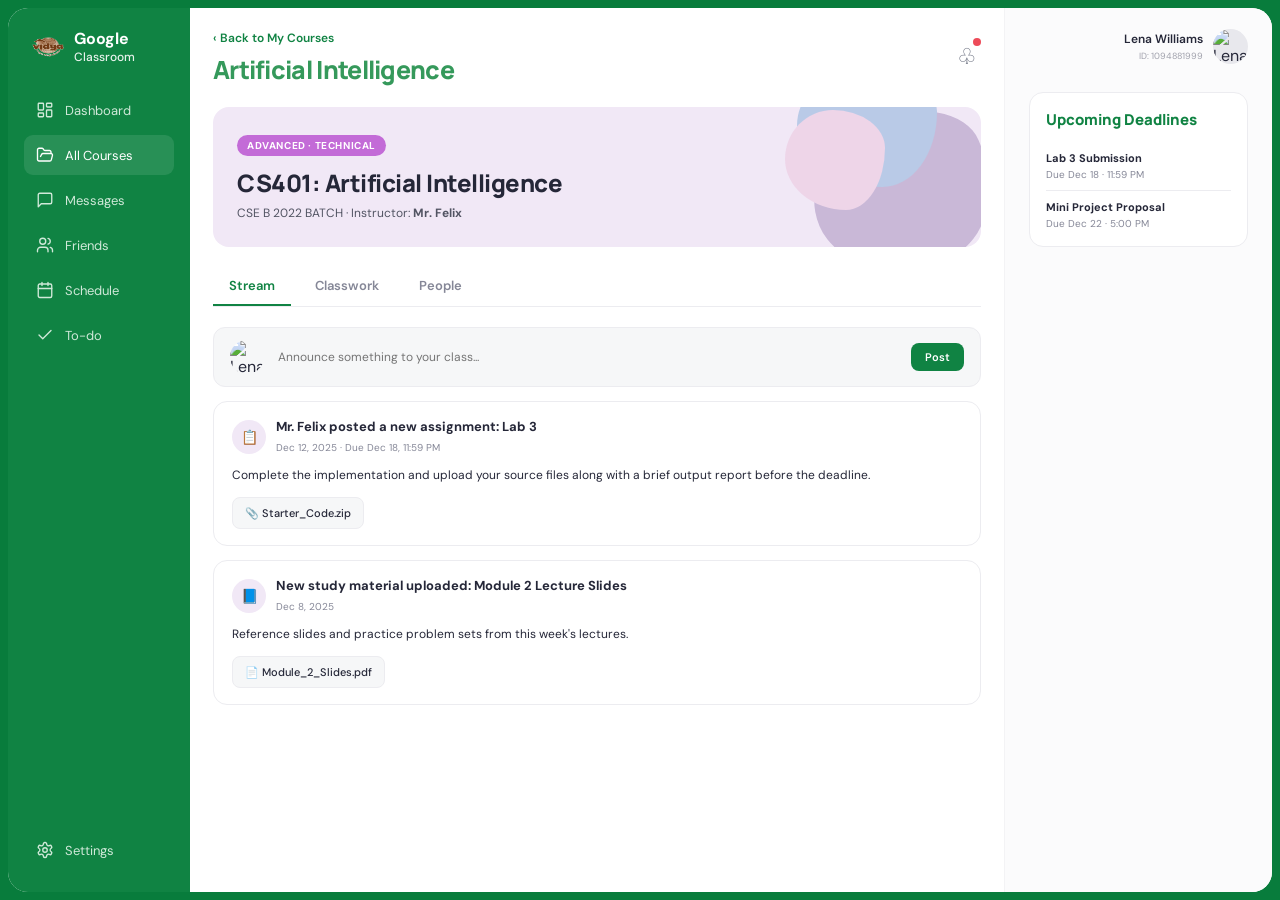
==== pages/ai-course.html @ 36a774ee "Add files via upload" ====
<!doctype html>
<html lang="en">
<head>
  <meta charset="utf-8">
  <meta name="viewport" content="width=device-width, initial-scale=1">
  <title>Artificial Intelligence — Google Classroom</title>
  <link rel="stylesheet" href="../css/style.css">
  <style>
    .back-link {
      display: inline-flex;
      align-items: center;
      gap: 6px;
      font-size: 12px;
      font-weight: 600;
      color: var(--green);
      text-decoration: none;
      margin-bottom: 6px;
    }
    .back-link:hover {
      text-decoration: underline;
    }
    .course-banner {
      position: relative;
      background: var(--tint, #f1e8f6);
      border-radius: 16px;
      padding: 26px 24px;
      overflow: hidden;
      isolation: isolate;
      margin-bottom: 20px;
      color: #252738;
    }
    .course-banner .badge {
      display: inline-block;
      background: var(--accent, #c36bd7);
      color: #fff;
      font-size: 10px;
      font-weight: 700;
      padding: 4px 10px;
      border-radius: 99px;
      letter-spacing: 0.6px;
      margin-bottom: 10px;
      position: relative;
      z-index: 2;
    }
    .course-banner h2 {
      font: 800 24px 'Manrope', sans-serif;
      margin: 0 0 6px;
      position: relative;
      z-index: 2;
      letter-spacing: -0.5px;
    }
    .course-banner p {
      font-size: 12px;
      color: #525463;
      margin: 0;
      position: relative;
      z-index: 2;
    }
    .course-tabs {
      display: flex;
      gap: 8px;
      border-bottom: 1px solid var(--line);
      margin-bottom: 20px;
    }
    .course-tab {
      border: 0;
      background: transparent;
      color: var(--muted);
      font-size: 13px;
      font-weight: 600;
      padding: 10px 16px;
      border-bottom: 2px solid transparent;
      transition: 0.18s;
    }
    .course-tab.active,
    .course-tab:hover {
      color: var(--green);
      border-bottom-color: var(--green);
    }
    .tab-panel {
      display: none;
      gap: 14px;
    }
    .tab-panel.active {
      display: grid;
    }
    .announce-box {
      display: flex;
      align-items: center;
      gap: 12px;
      padding: 12px 16px;
      background: var(--bg);
      border: 1px solid var(--line);
      border-radius: 12px;
    }
    .announce-box img {
      width: 34px;
      height: 34px;
      border-radius: 50%;
      object-fit: cover;
    }
    .announce-box input {
      flex: 1;
      border: 0;
      background: transparent;
      color: var(--ink);
      font-size: 12px;
      outline: none;
    }
    .announce-box button {
      background: var(--green);
      color: #fff;
      border: 0;
      border-radius: 8px;
      padding: 7px 14px;
      font-size: 11px;
      font-weight: 600;
    }
    .stream-card {
      background: var(--paper);
      border: 1px solid var(--line);
      border-radius: 14px;
      padding: 16px 18px;
    }
    .stream-meta {
      display: flex;
      align-items: center;
      gap: 10px;
      margin-bottom: 10px;
    }
    .stream-ico {
      width: 34px;
      height: 34px;
      border-radius: 50%;
      background: #f1e8f6;
      color: #c36bd7;
      display: grid;
      place-items: center;
      font-weight: 700;
      font-size: 14px;
      flex: 0 0 auto;
    }
    .stream-meta strong {
      display: block;
      font-size: 13px;
    }
    .stream-meta small {
      font-size: 10px;
      color: var(--muted);
    }
    .stream-body {
      font-size: 12px;
      line-height: 1.6;
      color: var(--ink);
      margin: 0 0 12px;
    }
    .attachment {
      display: inline-flex;
      align-items: center;
      gap: 8px;
      padding: 8px 12px;
      border-radius: 8px;
      background: var(--bg);
      border: 1px solid var(--line);
      font-size: 11px;
      font-weight: 500;
      color: var(--ink);
      cursor: pointer;
    }
    .upcoming-card {
      background: var(--paper);
      border: 1px solid var(--line);
      border-radius: 14px;
      padding: 16px;
      margin-top: 24px;
    }
    .upcoming-card h3 {
      font: 800 15px 'Manrope', sans-serif;
      color: var(--green);
      margin: 0 0 12px;
    }
    .due-item {
      padding: 9px 0;
      border-bottom: 1px solid var(--line);
      font-size: 11px;
    }
    .due-item:last-child {
      border-bottom: 0;
      padding-bottom: 0;
    }
    .due-item strong {
      display: block;
      color: var(--ink);
      margin-bottom: 2px;
    }
    .due-item span {
      color: var(--muted);
      font-size: 10px;
    }
  </style>
</head>
<body>
<div class="frame">
  <div class="app">
    <div class="sidebar-overlay" id="sidebarOverlay" aria-hidden="true"></div>

    <aside class="sidebar" id="sidebar">
      <div class="brand">
        <img class="brand-logo" src="../assets/logo.png" alt="College logo">
        <div>Google<small>Classroom</small></div>
        <button class="sidebar-close" id="closeSidebar" aria-label="Close navigation menu">×</button>
      </div>

      <nav class="nav" aria-label="Main navigation">
        <a href="../index.html" data-nav="Dashboard">
          <span class="ico"><svg viewBox="0 0 24 24" width="18" height="18" fill="none" stroke="currentColor" stroke-width="1.8" stroke-linecap="round" stroke-linejoin="round" aria-hidden="true"><rect x="3" y="3" width="7" height="9" rx="1"/><rect x="14" y="3" width="7" height="5" rx="1"/><rect x="14" y="12" width="7" height="9" rx="1"/><rect x="3" y="16" width="7" height="5" rx="1"/></svg></span>Dashboard
        </a>
        <a href="all-courses.html" class="active" data-nav="All Courses">
          <span class="ico"><svg viewBox="0 0 24 24" width="18" height="18" fill="none" stroke="currentColor" stroke-width="1.8" stroke-linecap="round" stroke-linejoin="round" aria-hidden="true"><path d="m6 14 1.5-2.9A2 2 0 0 1 9.24 10H20a2 2 0 0 1 1.94 2.5l-1.54 6a2 2 0 0 1-1.95 1.5H4a2 2 0 0 1-2-2V5a2 2 0 0 1 2-2h3.9a2 2 0 0 1 1.69.9l.81 1.2a2 2 0 0 0 1.67.9H18a2 2 0 0 1 2 2v2"/></svg></span>All Courses
        </a>
        <a href="messages.html" data-nav="Messages">
          <span class="ico"><svg viewBox="0 0 24 24" width="18" height="18" fill="none" stroke="currentColor" stroke-width="1.8" stroke-linecap="round" stroke-linejoin="round" aria-hidden="true"><path d="M21 15a2 2 0 0 1-2 2H7l-4 4V5a2 2 0 0 1 2-2h14a2 2 0 0 1 2 2z"/></svg></span>Messages
        </a>
        <a href="friends.html" data-nav="Friends">
          <span class="ico"><svg viewBox="0 0 24 24" width="18" height="18" fill="none" stroke="currentColor" stroke-width="1.8" stroke-linecap="round" stroke-linejoin="round" aria-hidden="true"><path d="M16 21v-2a4 4 0 0 0-4-4H6a4 4 0 0 0-4 4v2"/><circle cx="9" cy="7" r="4"/><path d="M22 21v-2a4 4 0 0 0-3-3.87"/><path d="M16 3.13a4 4 0 0 1 0 7.75"/></svg></span>Friends
        </a>
        <a href="schedule.html" data-nav="Schedule">
          <span class="ico"><svg viewBox="0 0 24 24" width="18" height="18" fill="none" stroke="currentColor" stroke-width="1.8" stroke-linecap="round" stroke-linejoin="round" aria-hidden="true"><rect x="3" y="4" width="18" height="18" rx="2"/><path d="M16 2v4M8 2v4M3 10h18"/></svg></span>Schedule
        </a>
        <a href="todo.html" data-nav="To-do">
          <span class="ico"><svg viewBox="0 0 24 24" width="18" height="18" fill="none" stroke="currentColor" stroke-width="1.8" stroke-linecap="round" stroke-linejoin="round" aria-hidden="true"><path d="M20 6 9 17l-5-5"/></svg></span>To-do
        </a>
      </nav>

      <nav class="nav settings">
        <button type="button" data-nav="Settings">
          <span class="ico"><svg viewBox="0 0 24 24" width="18" height="18" fill="none" stroke="currentColor" stroke-width="1.8" stroke-linecap="round" stroke-linejoin="round" aria-hidden="true"><path d="M12.22 2h-.44a2 2 0 0 0-2 2v.18a2 2 0 0 1-1 1.73l-.43.25a2 2 0 0 1-2 0l-.15-.08a2 2 0 0 0-2.73.73l-.22.38a2 2 0 0 0 .73 2.73l.15.1a2 2 0 0 1 1 1.72v.51a2 2 0 0 1-1 1.74l-.15.09a2 2 0 0 0-.73 2.73l.22.38a2 2 0 0 0 2.73.73l.15-.08a2 2 0 0 1 2 0l.43.25a2 2 0 0 1 1 1.73V20a2 2 0 0 0 2 2h.44a2 2 0 0 0 2-2v-.18a2 2 0 0 1 1-1.73l.43-.25a2 2 0 0 1 2 0l.15.08a2 2 0 0 0 2.73-.73l.22-.39a2 2 0 0 0-.73-2.73l-.15-.08a2 2 0 0 1-1-1.74v-.5a2 2 0 0 1 1-1.74l.15-.09a2 2 0 0 0 .73-2.73l-.22-.38a2 2 0 0 0-2.73-.73l-.15.08a2 2 0 0 1-2 0l-.43-.25a2 2 0 0 1-1-1.73V4a2 2 0 0 0-2-2z"/><circle cx="12" cy="12" r="3"/></svg></span>Settings
        </button>
      </nav>
    </aside>

    <main class="main">
      <header class="topbar">
        <div>
          <div class="mobile-brand">
            <button class="menu-toggle" id="menuToggle" aria-label="Open navigation menu" aria-expanded="false">
              <svg viewBox="0 0 24 24" width="22" height="22" fill="none" stroke="currentColor" stroke-width="2" stroke-linecap="round" stroke-linejoin="round" aria-hidden="true">
                <line x1="3" y1="6" x2="21" y2="6"/>
                <line x1="3" y1="12" x2="21" y2="12"/>
                <line x1="3" y1="18" x2="21" y2="18"/>
              </svg>
            </button>
            <img class="brand-logo" src="assets/logo.jpg" alt="College logo">Google Classroom
          </div>
          <a href="index.html" class="back-link">‹ Back to My Courses</a>
          <h1 id="coursePageHeading">Artificial Intelligence</h1>
        </div>
        <div class="tools">
          <button class="iconbtn" id="notify" aria-label="Notifications">♧<span class="dot"></span></button>
        </div>
      </header>

      <section class="course-banner c1" id="courseBanner" style="--tint:#f1e8f6;--accent:#c36bd7">
        <div class="art"><i class="blob b1"></i><i class="blob b2"></i><i class="blob b3"></i></div>
        <span class="badge" id="courseBadge">ADVANCED · TECHNICAL</span>
        <h2 id="courseBannerTitle">CS401: Artificial Intelligence</h2>
        <p>CSE B 2022 BATCH · Instructor: <strong id="courseInstructor">Mr. Felix</strong></p>
      </section>

      <div class="course-tabs" role="tablist">
        <button class="course-tab active" data-tab="stream">Stream</button>
        <button class="course-tab" data-tab="classwork">Classwork</button>
        <button class="course-tab" data-tab="people">People</button>
      </div>

      <section class="tab-panel active" id="tab-stream">
        <div class="announce-box">
          <img src="https://i.pravatar.cc/80?img=47" alt="Lena Williams">
          <input id="postInput" type="text" placeholder="Announce something to your class...">
          <button id="postBtn" type="button">Post</button>
        </div>

        <div id="streamList" style="display: grid; gap: 14px;">
          <article class="stream-card">
            <div class="stream-meta">
              <div class="stream-ico">📋</div>
              <div>
                <strong id="announceAuthor1">Mr. Felix posted a new assignment: Lab 3 — A* Pathfinding</strong>
                <small>Dec 12, 2025 · Due Dec 18, 11:59 PM</small>
              </div>
            </div>
            <p class="stream-body">Complete the implementation and upload your source files along with a brief output report before the deadline.</p>
            <div class="attachment" onclick="toast('Downloading Starter_Code.zip…')">📎 Starter_Code.zip</div>
          </article>

          <article class="stream-card">
            <div class="stream-meta">
              <div class="stream-ico">📘</div>
              <div>
                <strong>New study material uploaded: Module 2 Lecture Slides</strong>
                <small>Dec 8, 2025</small>
              </div>
            </div>
            <p class="stream-body">Reference slides and practice problem sets from this week's lectures.</p>
            <div class="attachment" onclick="toast('Opening Module_2_Slides.pdf…')">📄 Module_2_Slides.pdf</div>
          </article>
        </div>
      </section>

      <section class="tab-panel" id="tab-classwork">
        <article class="stream-card">
          <div class="stream-meta">
            <div class="stream-ico">💻</div>
            <div>
              <strong>Lab 3: Practical Implementation</strong>
              <small>Due Dec 18, 2025 · 100 points</small>
            </div>
          </div>
          <div class="attachment" onclick="toast('Opening assignment submission portal…')">Submit Assignment</div>
        </article>

        <article class="stream-card">
          <div class="stream-meta">
            <div class="stream-ico">📝</div>
            <div>
              <strong>Quiz 1: Core Concepts & Fundamentals</strong>
              <small>Completed · Score: 19 / 20</small>
            </div>
          </div>
        </article>
      </section>

      <section class="tab-panel" id="tab-people">
        <article class="stream-card">
          <h3 style="margin: 0 0 12px; font-size: 14px; color: var(--green);">Instructor</h3>
          <div class="user" style="margin: 0;">
            <img src="https://i.pravatar.cc/80?img=68" alt="Instructor">
            <div>
              <div class="user-name"><strong id="peopleInstructor">Mr. Felix</strong></div>
              <div class="user-id">faculty@college.edu</div>
            </div>
          </div>
        </article>

        <article class="stream-card">
          <h3 style="margin: 0 0 12px; font-size: 14px; color: var(--green);">Classmates (CSE B 2022 Batch)</h3>
          <div class="user"><img src="https://i.pravatar.cc/80?img=44" alt=""><div><div class="user-name">Sophia Chen</div><div class="user-id">1094882001</div></div><span class="status"></span></div>
          <div class="user"><img src="https://i.pravatar.cc/80?img=12" alt=""><div><div class="user-name">James Miller</div><div class="user-id">1094672000</div></div><span class="status"></span></div>
          <div class="user"><img src="https://i.pravatar.cc/80?img=47" alt=""><div><div class="user-name">Isabella Garcia</div><div class="user-id">1094342003</div></div><span class="status"></span></div>
          <div class="user"><img src="https://i.pravatar.cc/80?img=13" alt=""><div><div class="user-name">William Brown</div><div class="user-id">1094662002</div></div><span class="status"></span></div>
        </article>
      </section>
    </main>

    <aside class="right">
      <div class="profile" style="margin-bottom: 28px;">
        <div class="name">Lena Williams<span class="id">ID: 1094881999</span></div>
        <img class="avatar" src="https://i.pravatar.cc/80?img=47" alt="Lena Williams">
      </div>

      <div class="upcoming-card">
        <h3>Upcoming Deadlines</h3>
        <div class="due-item">
          <strong>Lab 3 Submission</strong>
          <span>Due Dec 18 · 11:59 PM</span>
        </div>
        <div class="due-item">
          <strong>Mini Project Proposal</strong>
          <span>Due Dec 22 · 5:00 PM</span>
        </div>
      </div>
    </aside>
  </div>
</div>

<!-- Shared Settings Modal -->
<div class="settings-overlay" id="settingsOverlay" aria-hidden="true">
  <section class="settings-panel" role="dialog" aria-modal="true" aria-labelledby="settingsTitle">
    <div class="settings-heading">
      <div>
        <p class="settings-eyebrow">PREFERENCES</p>
        <h2 id="settingsTitle">Settings</h2>
        <p class="settings-description">Personalise your classroom experience.</p>
      </div>
      <button class="settings-close" id="closeSettings" aria-label="Close settings">×</button>
    </div>

    <div class="setting-group">
      <h3>Appearance</h3>
      <p>Choose the look that feels right for you.</p>
      <div class="theme-options" role="group" aria-label="Website theme">
        <button class="theme-option" data-theme-choice="default" aria-pressed="true">
          <span class="theme-preview preview-default"><i></i><i></i><i></i></span>
          <span><strong>Default</strong><small>Original green theme</small></span>
          <span class="theme-check">✓</span>
        </button>
        <button class="theme-option" data-theme-choice="dark" aria-pressed="false">
          <span class="theme-preview preview-dark"><i></i><i></i><i></i></span>
          <span><strong>Dark</strong><small>Easy on the eyes</small></span>
          <span class="theme-check">✓</span>
        </button>
        <button class="theme-option" data-theme-choice="day" aria-pressed="false">
          <span class="theme-preview preview-day"><i></i><i></i><i></i></span>
          <span><strong>Day</strong><small>Warm, bright colours</small></span>
          <span class="theme-check">✓</span>
        </button>
      </div>
    </div>

    <div class="setting-group account-group">
      <h3>Account</h3>
      <p>You are signed in to Google Classroom.</p>
      <div class="account-card">
        <img class="account-avatar" src="https://i.pravatar.cc/80?img=47" alt="Lena Williams">
        <div class="account-info">
          <strong>Lena Williams</strong>
          <small>ID: 1094881999</small>
          <small>CSE B · 2022 Batch</small>
        </div>
        <span class="account-status"><i></i>Signed in</span>
      </div>
      <button class="logout-btn" id="logoutBtn" type="button">Log out</button>
    </div>
    <p class="settings-note">Your theme preference is saved on this device.</p>
  </section>
</div>

<div class="toast" id="toast" role="status"></div>
<script src="../js/script.js"></script>
<script>
  // Dynamic Course Data based on ?course=... URL query parameter
  const coursesData = {
    ai: { title: 'Artificial Intelligence', code: 'CS401', teacher: 'Mr. Felix', badge: 'ADVANCED · TECHNICAL', cls: 'c1', tint: '#f1e8f6', accent: '#c36bd7' },
    os: { title: 'Operating Systems', code: 'CS302', teacher: 'Ms. Nancy', badge: 'INTERMEDIATE · TECHNICAL', cls: 'c2', tint: '#fff4e9', accent: '#e66f79' },
    web: { title: 'Web Programming', code: 'CS204', teacher: 'Ms. Williams', badge: 'BEGINNER · TECHNICAL', cls: 'c3', tint: '#fff0e9', accent: '#e8767c' },
    cloud: { title: 'Cloud Computing', code: 'CS405', teacher: 'Mr. Alex', badge: 'INTERMEDIATE · TECHNICAL', cls: 'c4', tint: '#f1e8f6', accent: '#bb69d4' },
    se: { title: 'Software Engineering', code: 'CS308', teacher: 'Ms. Susan', badge: 'INTERMEDIATE · MALAYALAM', cls: 'c5', tint: '#fff2e9', accent: '#e77b80' },
    gd: { title: 'Graphic Designing', code: 'DS101', teacher: 'Ms. Betsy', badge: 'BEGINNER · CREATIVE', cls: 'c6', tint: '#fff3e8', accent: '#e9787d' }
  };

  const params = new URLSearchParams(window.location.search);
  const key = params.get('course') || 'ai';
  const course = coursesData[key] || coursesData.ai;

  document.title = `${course.title} — Google Classroom`;
  document.getElementById('coursePageHeading').textContent = course.title;
  document.getElementById('courseBannerTitle').textContent = `${course.code}: ${course.title}`;
  document.getElementById('courseInstructor').textContent = course.teacher;
  document.getElementById('peopleInstructor').textContent = course.teacher;
  document.getElementById('courseBadge').textContent = course.badge;
  document.getElementById('announceAuthor1').textContent = `${course.teacher} posted a new assignment: Lab 3`;

  const banner = document.getElementById('courseBanner');
  banner.className = `course-banner ${course.cls}`;
  banner.style.setProperty('--tint', course.tint);
  banner.style.setProperty('--accent', course.accent);

  // Course Tabs switching
  document.querySelectorAll('.course-tab').forEach(tab => {
    tab.addEventListener('click', () => {
      document.querySelectorAll('.course-tab').forEach(t => t.classList.remove('active'));
      document.querySelectorAll('.tab-panel').forEach(p => p.classList.remove('active'));
      tab.classList.add('active');
      document.getElementById(`tab-${tab.dataset.tab}`).classList.add('active');
    });
  });

  // Post Announcement in Stream
  const postInput = document.getElementById('postInput');
  const postBtn = document.getElementById('postBtn');
  const streamList = document.getElementById('streamList');

  postBtn.addEventListener('click', () => {
    const text = postInput.value.trim();
    if (!text) return toast('Please write a message first.');
    const card = document.createElement('article');
    card.className = 'stream-card';
    card.innerHTML = `
      <div class="stream-meta">
        <img src="https://i.pravatar.cc/80?img=47" alt="" style="width:34px;height:34px;border-radius:50%;object-fit:cover;">
        <div>
          <strong>Lena Williams</strong>
          <small>Just now</small>
        </div>
      </div>
      <p class="stream-body" style="margin:0;"></p>
    `;
    card.querySelector('.stream-body').textContent = text;
    streamList.prepend(card);
    postInput.value = '';
    toast('Posted to class stream');
  });
</script>
</body>
</html>
---- css/style.css ----
@import url('https://fonts.googleapis.com/css2?family=DM+Sans:wght@400;500;600;700&family=Manrope:wght@400;500;600;700;800&display=swap');

:root {
  --green: #108343;
  --green-dark: #08763a;
  --ink: #252738;
  --muted: #858797;
  --paper: #fff;
  --bg: #f6f7f8;
  --line: #ececf0;
  --shadow: 0 18px 55px #062b171b;
}

* {
  box-sizing: border-box;
}

html,
body {
  width: 100%;
  min-height: 100%;
  margin: 0;
}

body {
  background: #202322;
  font-family: 'DM Sans', sans-serif;
  color: var(--ink);
  min-height: 100vh;
  display: block;
  padding: 0;
}

button,
input,
select {
  font: inherit;
}

button {
  cursor: pointer;
}

/* Layout */
.frame {
  width: 100%;
  height: 100vh;
  min-height: 100vh;
  background: #087c3c;
  padding: 8px;
  box-shadow: none;
}

.app {
  width: 100%;
  height: 100%;
  min-height: 0;
  background: #fff;
  border-radius: 20px;
  overflow: hidden;
  display: grid;
  grid-template-columns: 182px minmax(0, 1fr) 268px;
}

/* Sidebar & Mobile Navigation Elements */
.sidebar-overlay,
.sidebar-close,
.menu-toggle {
  display: none;
}

.sidebar {
  background: var(--green);
  color: #d9f0e2;
  padding: 22px 16px;
  display: flex;
  flex-direction: column;
  gap: 26px;
}

.brand {
  display: flex;
  align-items: center;
  gap: 9px;
  color: #fff;
  font-weight: 700;
  font-size: 16px;
  line-height: 1.05;
  padding: 0 7px;
}

.brand small {
  display: block;
  font-size: 12px;
  font-weight: 500;
  opacity: 0.9;
  margin-top: 3px;
}

.brand-logo {
  width: 34px;
  height: 34px;
  object-fit: contain;
  flex: 0 0 auto;
  border-radius: 3px;
}

.brand-icon {
  width: 31px;
  height: 29px;
  border: 2px solid #f2dc68;
  border-radius: 4px;
  display: grid;
  place-items: center;
  color: #f2dc68;
  font-size: 17px;
}

.nav {
  display: grid;
  gap: 5px;
}

.nav a,
.nav button {
  border: 0;
  background: transparent;
  color: #d0e9d9;
  text-decoration: none;
  text-align: left;
  padding: 11px 12px;
  border-radius: 9px;
  display: flex;
  align-items: center;
  gap: 11px;
  font-size: 13px;
  transition: 0.2s;
}

.nav a:hover,
.nav a.active,
.nav button:hover,
.nav button.active {
  background: #ffffff1a;
  color: #fff;
}

.nav .ico {
  width: 18px;
  height: 18px;
  display: grid;
  place-items: center;
  flex: 0 0 auto;
}

.nav .ico svg {
  display: block;
}

.settings {
  margin-top: auto;
}

/* Main Content & Topbar */
.main {
  padding: 18px 23px 28px;
  min-width: 0;
  overflow-y: auto;
}

.topbar {
  display: flex;
  align-items: center;
  justify-content: space-between;
  gap: 15px;
  margin-bottom: 20px;
}

h1 {
  font: 800 25px 'Manrope', sans-serif;
  color: #35995b;
  margin: 0;
  letter-spacing: -0.7px;
}

.tools {
  display: flex;
  align-items: center;
  gap: 18px;
}

.iconbtn {
  border: 0;
  background: transparent;
  color: #6c7180;
  font-size: 22px;
  position: relative;
  padding: 4px;
}

.dot {
  width: 8px;
  height: 8px;
  background: #ed4b59;
  border-radius: 50%;
  position: absolute;
  top: 0;
  right: 0;
}

.mobile-brand {
  display: none;
}

.mobile-brand .brand-logo {
  width: 29px;
  height: 29px;
  object-fit: contain;
  flex: 0 0 auto;
}

/* Search & Filters */
.toolwrap {
  position: relative;
}

.searchbox {
  display: none;
  position: absolute;
  right: 0;
  top: 38px;
  background: #fff;
  padding: 10px;
  border-radius: 12px;
  box-shadow: var(--shadow);
  z-index: 5;
  width: 240px;
}

.searchbox.open {
  display: block;
}

.searchbox input {
  width: 100%;
  padding: 10px;
  border: 1px solid var(--line);
  border-radius: 8px;
  outline-color: #83bd91;
}

.filters {
  display: flex;
  align-items: center;
  gap: 10px;
  flex-wrap: wrap;
  font-size: 11px;
  color: #747786;
  margin-bottom: 21px;
}

.filter {
  position: relative;
}

.filter select {
  appearance: none;
  background: #fafafd;
  border: 0;
  border-radius: 11px;
  padding: 10px 29px 10px 13px;
  color: #555968;
  font-size: 11px;
  min-width: 78px;
  outline-color: #77bc8c;
}

.filter:after {
  content: '⌄';
  position: absolute;
  right: 11px;
  top: 7px;
  color: #626777;
  pointer-events: none;
  font-size: 15px;
}

/* Course Cards */
.courses {
  display: grid;
  grid-template-columns: repeat(2, minmax(0, 1fr));
  gap: 16px;
}

.course {
  display: block;
  text-decoration: none;
  color: inherit;
  height: 147px;
  border-radius: 14px;
  overflow: hidden;
  position: relative;
  padding: 19px;
  background: var(--tint);
  isolation: isolate;
  transition: transform 0.18s, box-shadow 0.18s;
  cursor: pointer;
}

.course:hover {
  transform: translateY(-3px);
  box-shadow: 0 9px 22px #31334b12;
}

.course h2 {
  font: 700 16px 'Manrope', sans-serif;
  margin: 0 0 7px;
  position: relative;
  z-index: 2;
  letter-spacing: -0.3px;
  color: #252738;
}

.course .batch {
  font-size: 11px;
  color: #777888;
  position: relative;
  z-index: 2;
}

.course .creator {
  position: absolute;
  left: 19px;
  bottom: 18px;
  font-size: 10px;
  color: #898b99;
  z-index: 2;
}

.course .creator b {
  font-weight: 500;
  color: #525463;
}

.art {
  position: absolute;
  z-index: 0;
  inset: 0;
  overflow: hidden;
  opacity: 0.98;
  pointer-events: none;
}

.blob {
  position: absolute;
  border-radius: 48% 52% 39% 61% / 49% 38% 62% 51%;
  filter: saturate(0.96);
}

.c1 .b1 { width: 180px; height: 155px; background: #c8b7d8; right: -12px; top: 8px; transform: rotate(-23deg); }
.c1 .b2 { width: 140px; height: 120px; background: #b7c9e8; right: 44px; top: -40px; }
.c1 .b3 { width: 100px; height: 100px; background: #efd5e9; right: 96px; top: 3px; }

.c2 .b1 { width: 175px; height: 145px; background: #f8d08d; right: -15px; top: 14px; }
.c2 .b2 { width: 100px; height: 120px; background: #8de2ce; right: 8px; top: 18px; transform: rotate(26deg); }
.c2 .b3 { width: 88px; height: 90px; background: #ffb18e; right: 70px; top: 13px; }

.c3 .b1 { width: 170px; height: 150px; background: #f8d1a0; right: -14px; top: 12px; }
.c3 .b2 { width: 130px; height: 100px; background: #efb5d5; right: 9px; top: 34px; }
.c3 .b3 { width: 70px; height: 75px; background: #ffb99a; right: 63px; top: 4px; }

.c4 .b1 { width: 160px; height: 155px; background: #c7b9dd; right: -5px; top: -13px; }
.c4 .b2 { width: 110px; height: 95px; background: #b3c6e8; right: 65px; top: 4px; }
.c4 .b3 { width: 95px; height: 100px; background: #efd8ef; right: 0; top: 55px; }

.c5 .b1 { width: 175px; height: 140px; background: #f7c18d; right: -7px; top: 19px; }
.c5 .b2 { width: 120px; height: 105px; background: #e9b6d7; right: 60px; top: -16px; }
.c5 .b3 { width: 105px; height: 90px; background: #ffcfaa; right: 23px; top: 46px; }

.c6 .b1 { width: 160px; height: 145px; background: #fbd895; right: -13px; top: 10px; }
.c6 .b2 { width: 125px; height: 100px; background: #9ee0b4; right: 45px; top: 9px; }
.c6 .b3 { width: 70px; height: 95px; background: #e9b8d7; right: 2px; top: 35px; }

.go {
  position: absolute;
  right: 19px;
  bottom: 20px;
  width: 33px;
  height: 33px;
  border-radius: 50%;
  display: grid;
  place-items: center;
  color: #fff;
  background: var(--accent);
  font-size: 23px;
  font-weight: 300;
  z-index: 3;
  box-shadow: 0 3px 9px #0001;
  border: 0;
  transition: transform 0.18s, filter 0.18s;
}

.course:hover .go {
  transform: scale(1.06);
  filter: brightness(0.97);
}

/* Right Sidebar (Profile, Calendar, Online Users) */
.right {
  background: #fbfbfc;
  border-left: 1px solid #f3f3f5;
  padding: 21px 24px;
  min-width: 0;
}

.profile {
  display: flex;
  justify-content: flex-end;
  align-items: center;
  gap: 10px;
  margin-bottom: 56px;
}

.profile .name {
  text-align: right;
  font-size: 12px;
  font-weight: 600;
}

.profile .id {
  display: block;
  color: #a0a1ac;
  font-size: 9px;
  font-weight: 400;
  margin-top: 3px;
}

.avatar {
  width: 35px;
  height: 35px;
  border-radius: 50%;
  object-fit: cover;
  background: #e8e8ed;
}

.calendar-head {
  display: flex;
  justify-content: space-between;
  align-items: center;
  margin-bottom: 13px;
}

.calendar-head h3,
.online-head h3 {
  font: 800 16px 'Manrope', sans-serif;
  color: #367c4c;
  margin: 0;
}

.cal-arrows {
  display: flex;
  gap: 12px;
}

.cal-arrows button {
  border: 0;
  background: transparent;
  color: #666a77;
  font-size: 18px;
  padding: 0 2px;
}

.weekdays,
.days {
  display: grid;
  grid-template-columns: repeat(7, 1fr);
  text-align: center;
}

.weekdays {
  font-size: 9px;
  color: #9b9da7;
  margin-bottom: 8px;
}

.days {
  row-gap: 5px;
  grid-auto-rows: 26px;
  align-items: center;
}

.day {
  height: 26px;
  width: 26px;
  justify-self: center;
  border: 0;
  background: transparent;
  color: #5f6270;
  font-size: 11px;
  border-radius: 50%;
  padding: 0;
}

.day:hover {
  background: #e2f1e6;
}

.day.muted {
  color: #b8bac2;
}

.day.selected {
  background: #168748;
  color: white;
}

.day.range {
  background: #d8f0df;
  border-radius: 0;
}

.day.range-start {
  border-radius: 50% 0 0 50%;
  background: #168748;
  color: white;
}

.day.range-end {
  border-radius: 0 50% 50% 0;
  background: #168748;
  color: white;
}

.calendar-blank {
  display: block;
  pointer-events: none;
}

.online {
  margin-top: 72px;
}

.online-head {
  display: flex;
  align-items: center;
  justify-content: space-between;
  margin-bottom: 19px;
}

.online-head button {
  border: 0;
  background: transparent;
  color: #47965f;
  font-size: 11px;
}

.user {
  display: flex;
  align-items: center;
  gap: 10px;
  margin: 12px 0;
}

.user img {
  width: 32px;
  height: 32px;
  border-radius: 50%;
  object-fit: cover;
  background: #ddd;
}

.user-name {
  font-size: 11px;
  color: #353744;
}

.user-id {
  font-size: 9px;
  color: #a0a1ac;
  margin-top: 3px;
}

.status {
  width: 7px;
  height: 7px;
  border-radius: 50%;
  background: #459963;
  margin-left: auto;
}

/* Toast Notification */
.toast {
  position: fixed;
  bottom: 22px;
  left: 50%;
  transform: translateX(-50%) translateY(20px);
  background: #222a25;
  color: white;
  padding: 12px 18px;
  border-radius: 12px;
  font-size: 13px;
  box-shadow: var(--shadow);
  opacity: 0;
  pointer-events: none;
  transition: 0.25s;
  z-index: 40;
}

.toast.show {
  opacity: 1;
  transform: translateX(-50%) translateY(0);
}

/* Settings Panel */
.settings-overlay {
  position: fixed;
  inset: 0;
  background: rgba(16, 24, 20, 0.48);
  backdrop-filter: blur(4px);
  z-index: 30;
  display: flex;
  justify-content: flex-end;
  opacity: 0;
  visibility: hidden;
  transition: opacity 0.22s, visibility 0.22s;
}

.settings-overlay.open {
  opacity: 1;
  visibility: visible;
}

.settings-panel {
  width: min(440px, 100%);
  height: 100%;
  overflow-y: auto;
  background: var(--paper);
  color: var(--ink);
  padding: 30px 28px;
  box-shadow: -18px 0 60px #0002;
  transform: translateX(24px);
  transition: transform 0.22s;
}

.settings-overlay.open .settings-panel {
  transform: translateX(0);
}

.settings-heading {
  display: flex;
  align-items: flex-start;
  justify-content: space-between;
  gap: 18px;
  padding-bottom: 24px;
  border-bottom: 1px solid var(--line);
}

.settings-eyebrow {
  font-size: 10px;
  letter-spacing: 1.5px;
  font-weight: 700;
  color: var(--green);
  margin: 0 0 7px;
}

.settings-heading h2 {
  font: 800 25px 'Manrope', sans-serif;
  margin: 0 0 6px;
}

.settings-description,
.setting-group > p,
.dummy-copy p {
  font-size: 12px;
  line-height: 1.6;
  color: var(--muted);
  margin: 0;
}

.settings-close {
  width: 34px;
  height: 34px;
  border: 0;
  border-radius: 50%;
  background: var(--bg);
  color: var(--ink);
  font-size: 25px;
  line-height: 1;
}

.setting-group {
  padding: 24px 0;
  border-bottom: 1px solid var(--line);
}

.setting-group h3 {
  font: 700 14px 'Manrope', sans-serif;
  margin: 0 0 6px;
}

.setting-group > p {
  margin-bottom: 16px;
}

.theme-options {
  display: grid;
  gap: 9px;
}

.theme-option {
  width: 100%;
  display: flex;
  align-items: center;
  gap: 12px;
  text-align: left;
  padding: 11px;
  border: 1px solid var(--line);
  border-radius: 12px;
  background: var(--paper);
  color: var(--ink);
  transition: border-color 0.18s, background 0.18s;
}

.theme-option:hover,
.theme-option.chosen {
  border-color: var(--green);
}

.theme-option.chosen {
  background: var(--bg);
}

.theme-option > span:nth-child(2) {
  display: grid;
  gap: 3px;
  flex: 1;
}

.theme-option strong {
  font-size: 12px;
}

.theme-option small {
  font-size: 10px;
  color: var(--muted);
}

.theme-check {
  width: 21px;
  height: 21px;
  border-radius: 50%;
  display: grid;
  place-items: center;
  background: var(--green);
  color: white;
  font-size: 12px;
  opacity: 0;
}

.theme-option.chosen .theme-check {
  opacity: 1;
}

.theme-preview {
  width: 55px;
  height: 40px;
  flex: 0 0 auto;
  border: 1px solid #0001;
  border-radius: 7px;
  display: flex;
  flex-direction: column;
  justify-content: center;
  gap: 4px;
  padding: 6px;
}

.theme-preview i {
  display: block;
  height: 4px;
  border-radius: 4px;
}

.theme-preview i:nth-child(1) { width: 70%; }
.theme-preview i:nth-child(2) { width: 95%; }
.theme-preview i:nth-child(3) { width: 55%; }

.preview-default { background: #f5f7f6; }
.preview-default i { background: #168748; }

.preview-dark { background: #202522; }
.preview-dark i { background: #65bd83; }

.preview-day { background: #fff5e7; }
.preview-day i { background: #d58a42; }

.account-card {
  display: flex;
  align-items: center;
  gap: 13px;
  padding: 14px;
  border: 1px solid var(--line);
  border-radius: 12px;
  background: var(--bg);
}

.account-avatar {
  width: 48px;
  height: 48px;
  border-radius: 50%;
  object-fit: cover;
  flex: 0 0 auto;
}

.account-info {
  display: grid;
  gap: 3px;
  flex: 1;
  min-width: 0;
}

.account-info strong {
  font-size: 14px;
}

.account-info small {
  font-size: 10px;
  color: var(--muted);
}

.account-status {
  display: inline-flex;
  align-items: center;
  gap: 5px;
  font-size: 10px;
  font-weight: 600;
  color: var(--green);
  background: var(--paper);
  border: 1px solid var(--line);
  padding: 4px 8px;
  border-radius: 99px;
}

.account-status i {
  width: 6px;
  height: 6px;
  border-radius: 50%;
  background: var(--green);
}

.logout-btn {
  margin-top: 14px;
  width: 100%;
  display: flex;
  align-items: center;
  justify-content: center;
  gap: 8px;
  padding: 11px;
  border: 1px solid #e3a3a8;
  border-radius: 10px;
  background: transparent;
  color: #d0434f;
  font-size: 12px;
  font-weight: 600;
  transition: background 0.18s;
}

.logout-btn:hover {
  background: #d0434f14;
}

.settings-note {
  font-size: 10px;
  color: var(--muted);
  line-height: 1.5;
  margin: 18px 0 0;
}

/* Theme Variables & Overrides */
:root[data-theme="dark"] {
  --ink: #edf1ee;
  --muted: #a0aaa4;
  --paper: #202522;
  --bg: #171b19;
  --line: #353d38;
  --shadow: 0 18px 55px #0006;
}

:root[data-theme="dark"] body { background: #101311; color: var(--ink); }
:root[data-theme="dark"] .frame { background: #101311; }
:root[data-theme="dark"] .app,
:root[data-theme="dark"] .main { background: var(--paper); }
:root[data-theme="dark"] .right { background: #1b201d; border-left-color: var(--line); }
:root[data-theme="dark"] .filter select,
:root[data-theme="dark"] .searchbox { background: #2a302c; color: var(--ink); }
:root[data-theme="dark"] .searchbox input { background: #202522; color: var(--ink); border-color: var(--line); }
:root[data-theme="dark"] .user-name,
:root[data-theme="dark"] .day { color: var(--ink); }
:root[data-theme="dark"] .day:hover,
:root[data-theme="dark"] .day.range { background: #344d3b; }
:root[data-theme="dark"] .settings-panel { background: #202522; }
:root[data-theme="dark"] .theme-option { background: #202522; color: var(--ink); }
:root[data-theme="dark"] .theme-option.chosen { background: #2a332d; }
:root[data-theme="dark"] .settings-close { background: #303832; color: var(--ink); }

:root[data-theme="day"] {
  --green: #b87333;
  --green-dark: #9c5c25;
  --ink: #3d3328;
  --muted: #8d8173;
  --paper: #fffdf9;
  --bg: #fff5e7;
  --line: #efe4d5;
  --shadow: 0 18px 55px #6e43151b;
}

:root[data-theme="day"] body { background: #f6ead8; color: var(--ink); }
:root[data-theme="day"] .frame { background: #e9cba5; }
:root[data-theme="day"] .app,
:root[data-theme="day"] .main { background: var(--paper); }
:root[data-theme="day"] .sidebar { background: #b87333; }
:root[data-theme="day"] h1,
:root[data-theme="day"] .calendar-head h3,
:root[data-theme="day"] .online-head h3,
:root[data-theme="day"] .mobile-brand,
:root[data-theme="day"] .menu-toggle { color: #a7652b; }
:root[data-theme="day"] .right { background: #fffaf2; border-left-color: var(--line); }
:root[data-theme="day"] .day.selected,
:root[data-theme="day"] .day.range-start,
:root[data-theme="day"] .day.range-end { background: #b87333; color: #fff; }
:root[data-theme="day"] .day:hover,
:root[data-theme="day"] .day.range { background: #f2dfc5; }

/* Responsive Media Queries */
@media (max-width: 1050px) {
  .frame {
    height: 100vh;
    min-height: 100vh;
    padding: 8px;
  }
  .app {
    height: 100%;
    min-height: 0;
    grid-template-columns: 155px minmax(0, 1fr);
  }
  .right {
    display: none;
  }
  .sidebar {
    padding: 20px 12px;
  }
  .main {
    padding: 22px;
  }
  .course {
    height: 150px;
  }
}

@media (min-width: 651px) and (max-width: 800px) {
  .courses {
    grid-template-columns: 1fr;
  }
  .course {
    height: 140px;
  }
}

@media (max-width: 650px) {
  body {
    padding: 0;
    background: #fff;
  }
  .frame {
    padding: 0;
    height: auto;
    min-height: 100vh;
    width: 100%;
    background: #fff;
  }
  .app {
    border-radius: 0;
    height: auto;
    min-height: 100vh;
    display: block;
    overflow: visible;
  }

  /* Off-Canvas Mobile Sidebar & Backdrop */
  .sidebar-overlay {
    display: block;
    position: fixed;
    inset: 0;
    background: rgba(16, 24, 20, 0.48);
    backdrop-filter: blur(3px);
    z-index: 20;
    opacity: 0;
    visibility: hidden;
    transition: opacity 0.25s, visibility 0.25s;
  }
  .sidebar-overlay.open {
    opacity: 1;
    visibility: visible;
  }
  .sidebar {
    position: fixed;
    top: 0;
    left: 0;
    bottom: 0;
    width: 250px;
    z-index: 25;
    padding: 22px 16px;
    transform: translateX(-100%);
    transition: transform 0.25s cubic-bezier(0.4, 0, 0.2, 1);
    box-shadow: 12px 0 36px rgba(0, 0, 0, 0.18);
  }
  .sidebar.open {
    transform: translateX(0);
  }
  .sidebar-close {
    display: grid;
    place-items: center;
    margin-left: auto;
    width: 30px;
    height: 30px;
    border: 0;
    border-radius: 50%;
    background: rgba(255, 255, 255, 0.14);
    color: #fff;
    font-size: 20px;
    line-height: 1;
  }
  .menu-toggle {
    display: inline-grid;
    place-items: center;
    border: 0;
    background: transparent;
    color: #168346;
    padding: 4px;
    margin-right: 2px;
    border-radius: 6px;
  }
  .menu-toggle:hover {
    background: rgba(16, 131, 67, 0.08);
  }

  .main {
    padding: 22px 16px 35px;
  }
  .topbar {
    margin-bottom: 22px;
  }
  .mobile-brand {
    display: flex;
    align-items: center;
    gap: 8px;
    color: #168346;
    font-size: 12px;
    font-weight: 700;
    margin-bottom: 4px;
  }
  .mobile-brand .brand-icon {
    background: #168346;
    color: #f2dc68;
  }
  .topbar h1 {
    font-size: 23px;
  }
  .courses {
    grid-template-columns: 1fr;
    gap: 13px;
  }
  .course {
    height: 150px;
  }
  .filters {
    gap: 7px;
  }
  .filter select {
    min-width: 0;
    padding-left: 10px;
    padding-right: 25px;
  }
  .filters > span {
    width: 100%;
  }
  .tools {
    gap: 11px;
  }
  .profile {
    display: none;
  }
  .settings-panel {
    padding: 24px 20px;
  }
  .settings-overlay {
    align-items: stretch;
  }
}
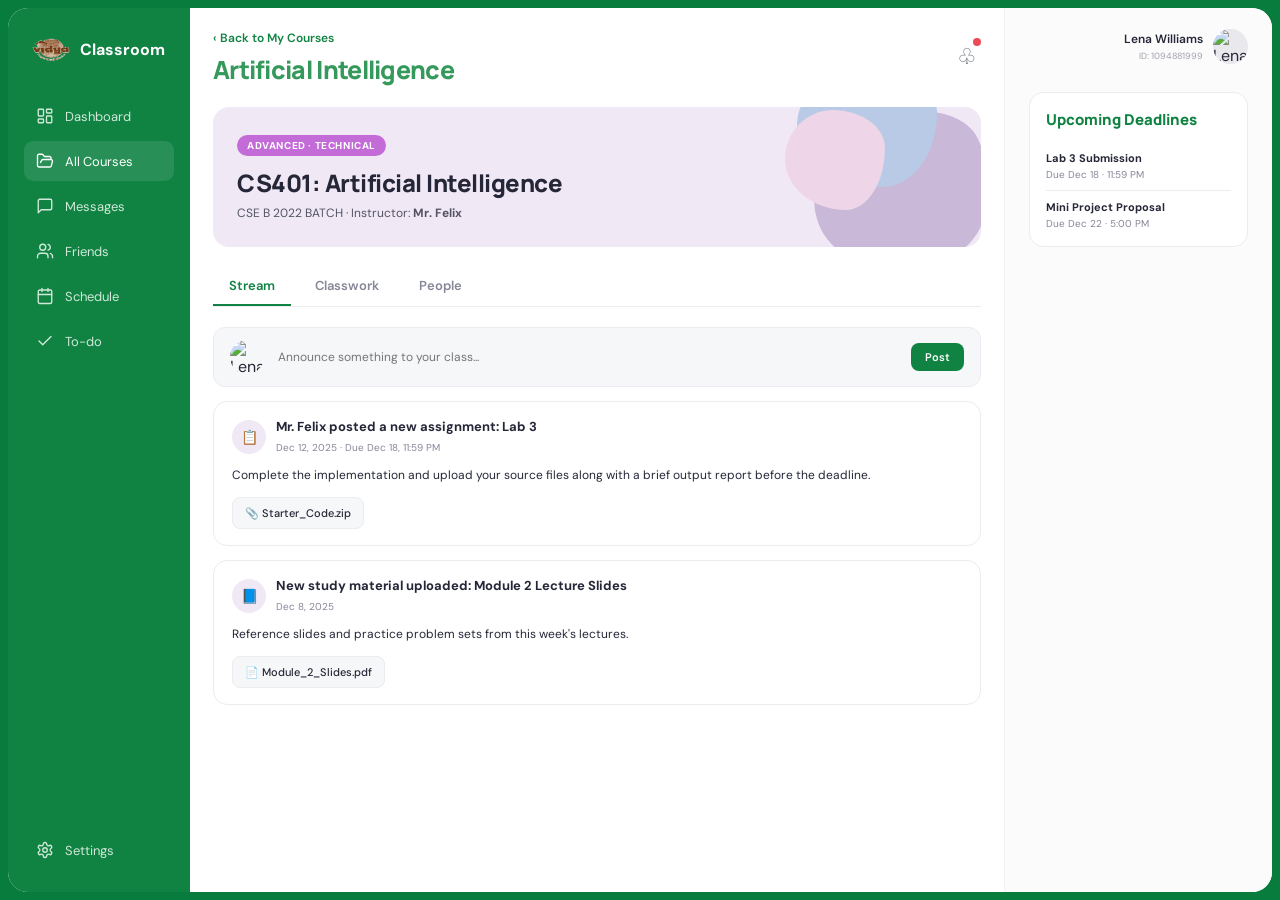
==== commit 369bc30e: "Add files via upload" ====
--- a/pages/ai-course.html
+++ b/pages/ai-course.html
@@ -207,7 +207,7 @@
     <aside class="sidebar" id="sidebar">
       <div class="brand">
         <img class="brand-logo" src="../assets/logo.png" alt="College logo">
-        <div>Google<small>Classroom</small></div>
+        <div>Classroom</div>
         <button class="sidebar-close" id="closeSidebar" aria-label="Close navigation menu">×</button>
       </div>
 
--- a/css/style.css
+++ b/css/style.css
@@ -98,8 +98,8 @@
 }
 
 .brand-logo {
-  width: 34px;
-  height: 34px;
+  width: 40px;
+  height: 40px;
   object-fit: contain;
   flex: 0 0 auto;
   border-radius: 3px;
@@ -213,8 +213,8 @@
 }
 
 .mobile-brand .brand-logo {
-  width: 29px;
-  height: 29px;
+  width: 33px;
+  height: 33px;
   object-fit: contain;
   flex: 0 0 auto;
 }
